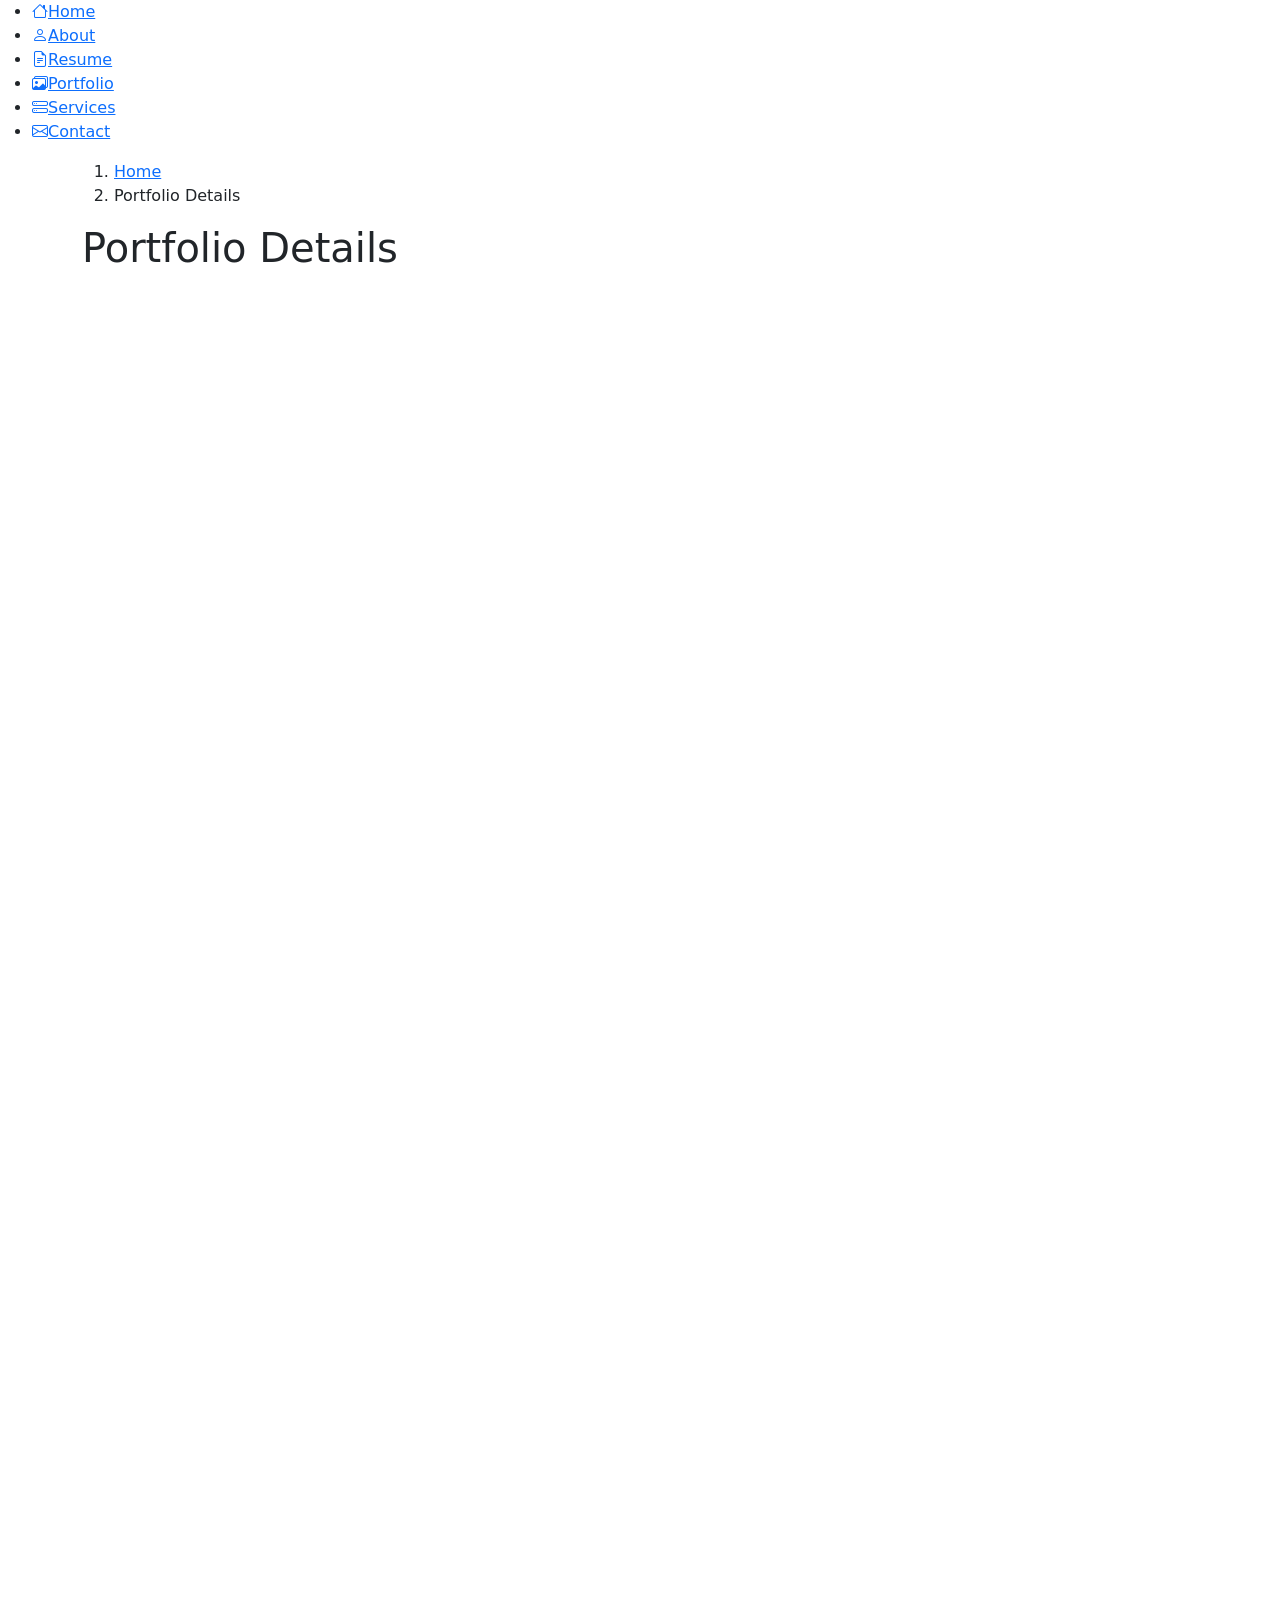
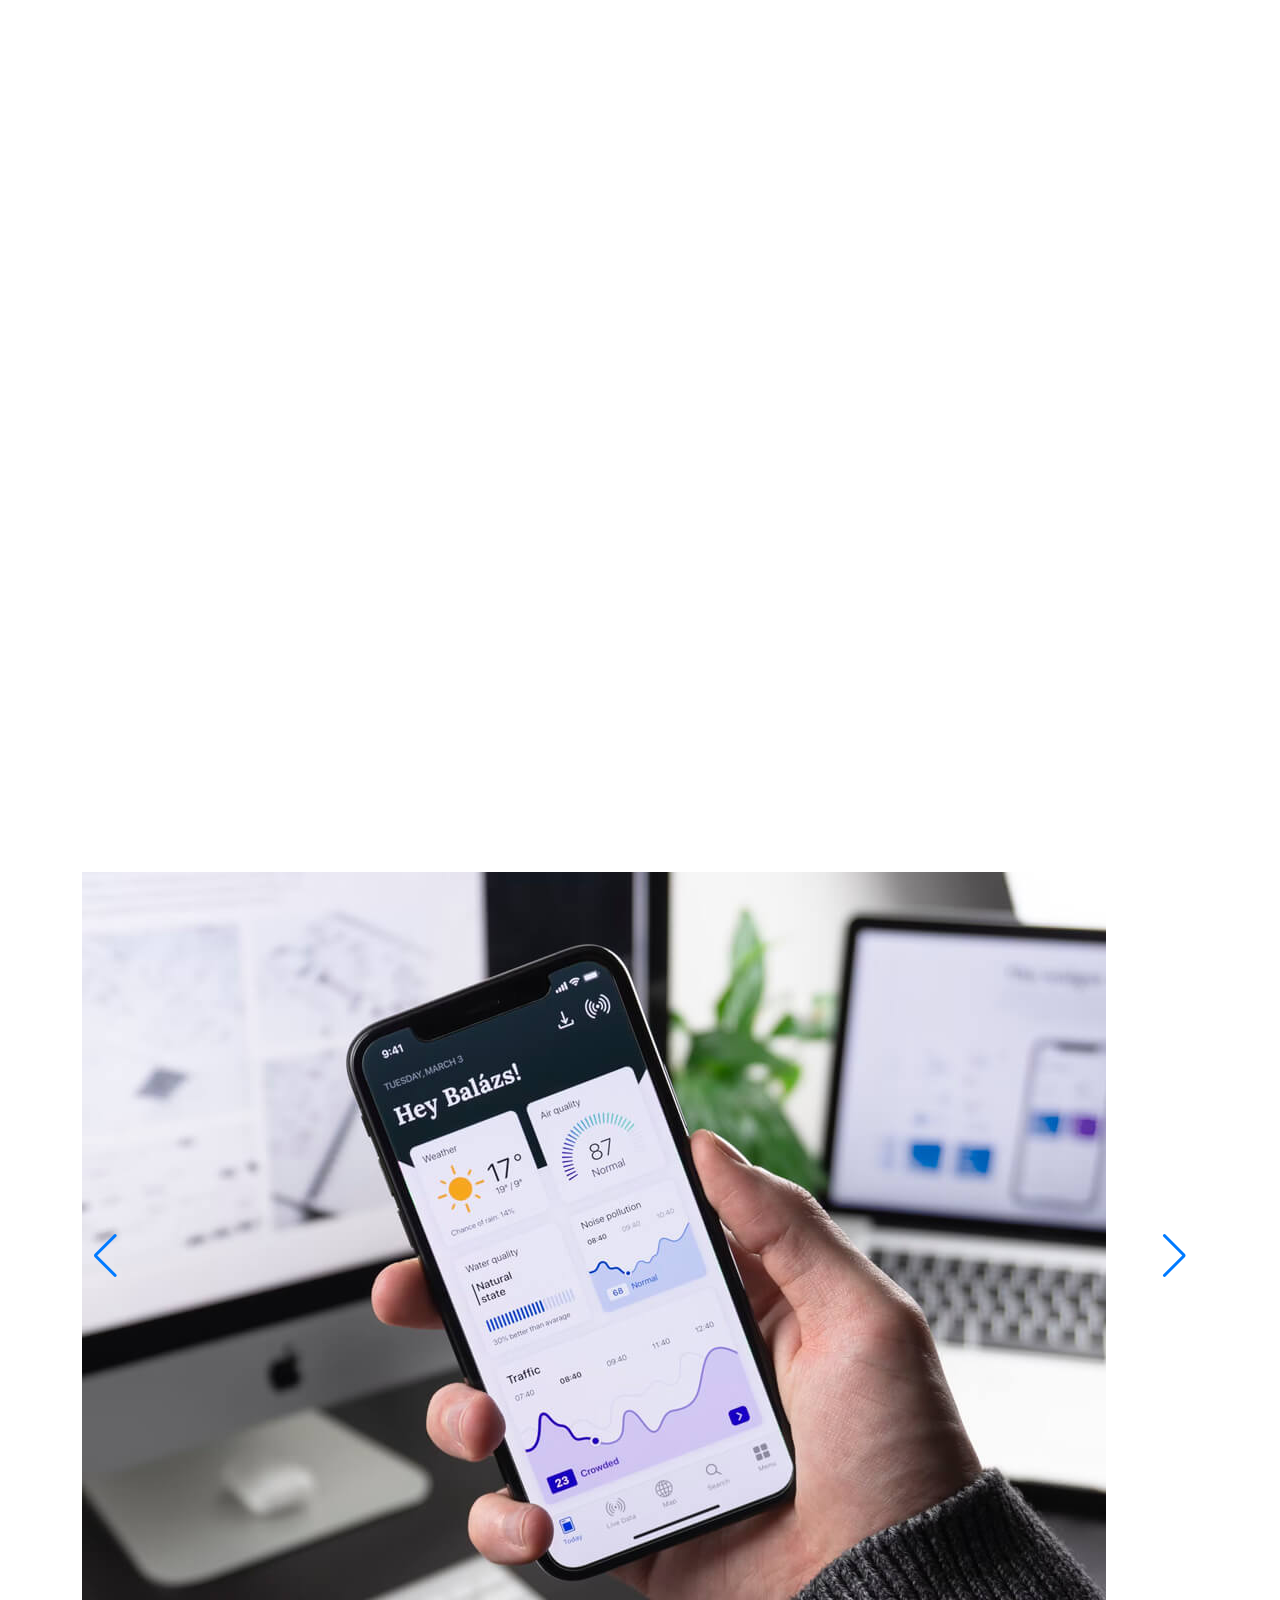
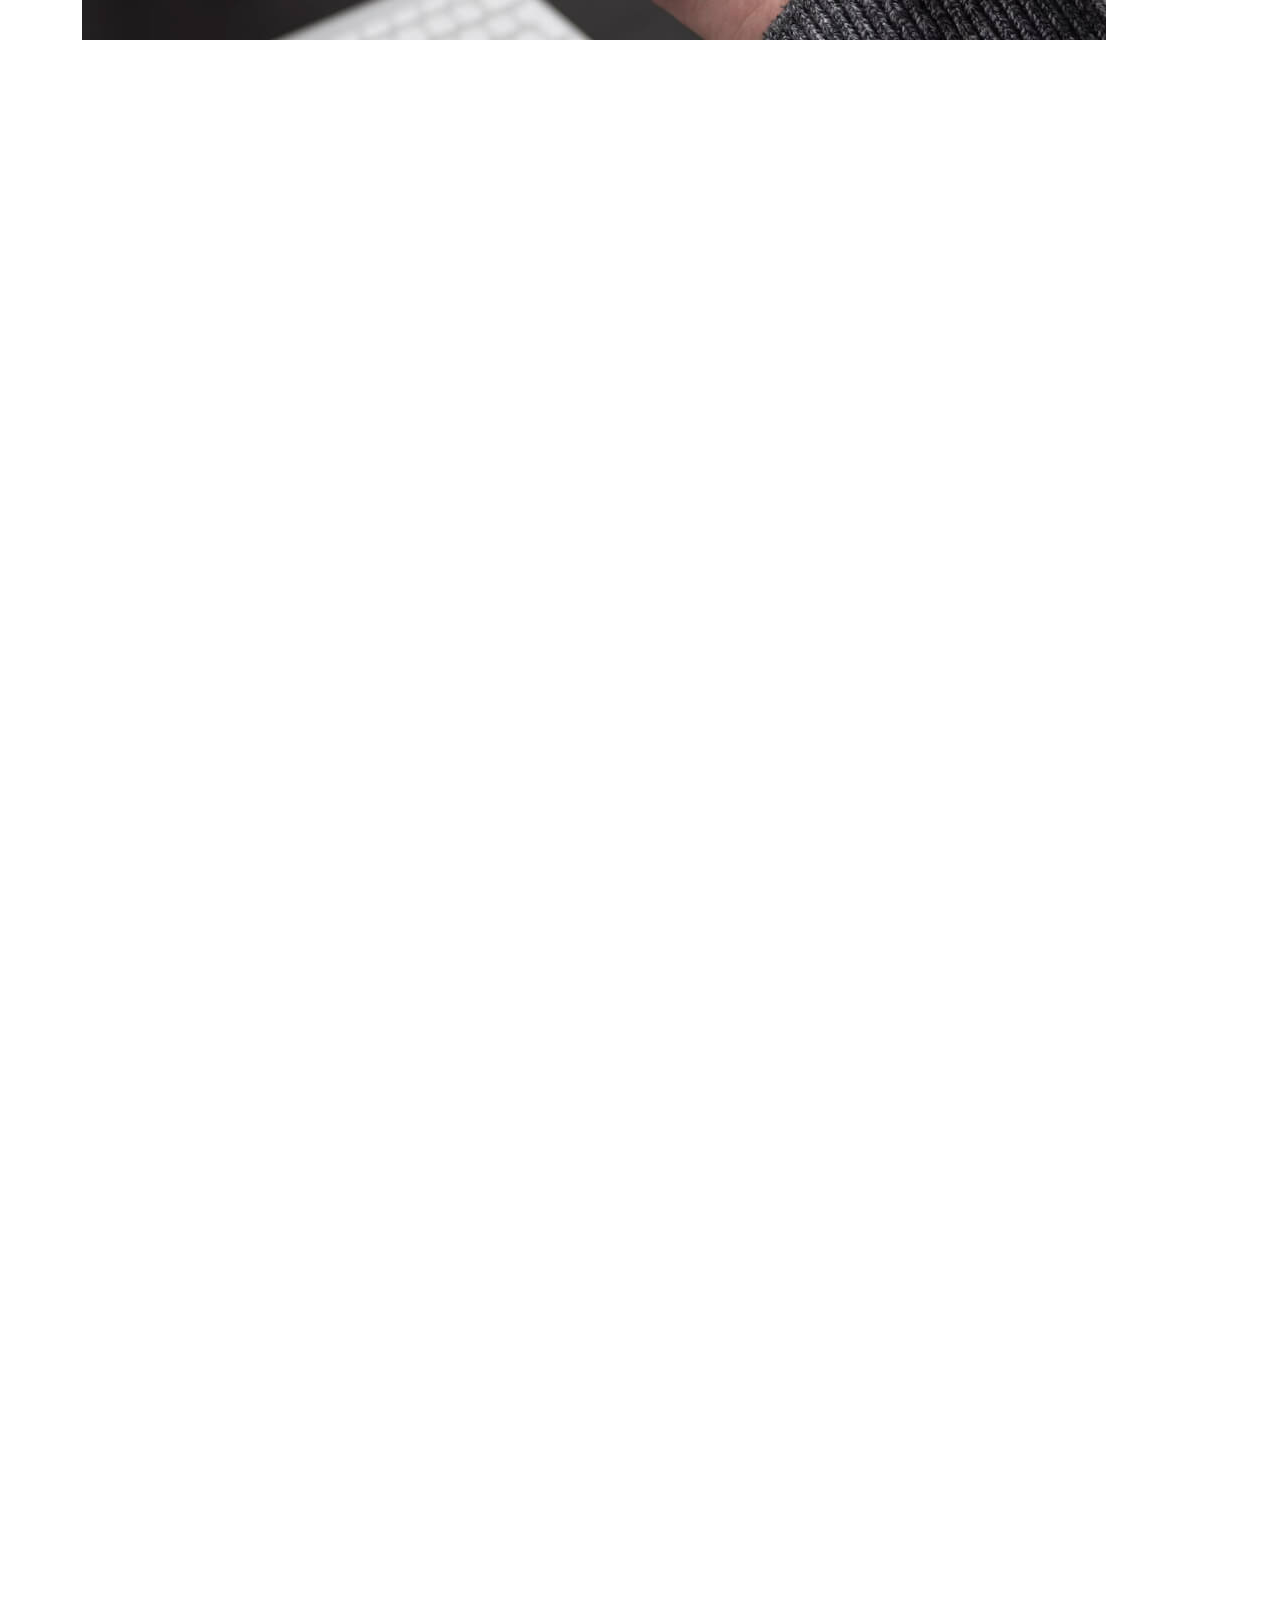
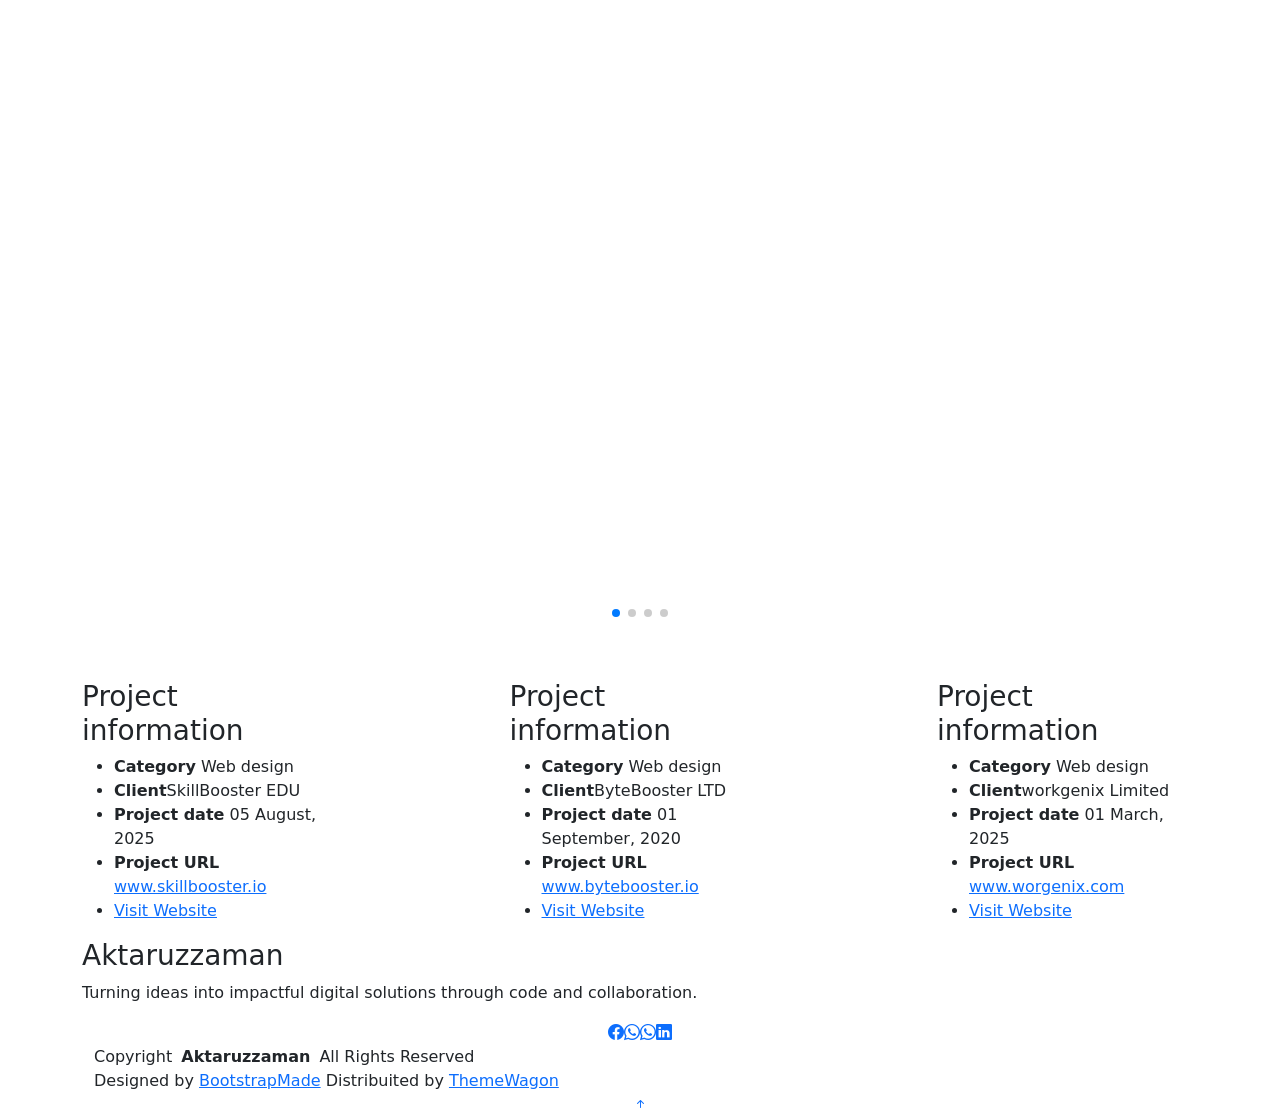
==== portfolio-details.html @ f03525d7 "aktaruzzaman Nishan commit" ====
<!DOCTYPE html>
<html lang="en">

<head>
  <meta charset="utf-8">
  <meta content="width=device-width, initial-scale=1.0" name="viewport">
  <title>Aktaruzzaman</title>
  <meta content="" name="description">
  <meta content="" name="keywords">

  <!-- Favicons -->
  <link href="assets/img/favicon.png" rel="icon">
  <link href="assets/img/apple-touch-icon.png" rel="apple-touch-icon">

  <!-- Fonts -->
  <link href="https://fonts.googleapis.com" rel="preconnect">
  <link href="https://fonts.gstatic.com" rel="preconnect" crossorigin>
  <link
    href="https://fonts.googleapis.com/css2?family=Roboto:ital,wght@0,100;0,300;0,400;0,500;0,700;0,900;1,100;1,300;1,400;1,500;1,700;1,900&family=Poppins:ital,wght@0,100;0,200;0,300;0,400;0,500;0,600;0,700;0,800;0,900;1,100;1,200;1,300;1,400;1,500;1,600;1,700;1,800;1,900&family=Raleway:ital,wght@0,100;0,200;0,300;0,400;0,500;0,600;0,700;0,800;0,900;1,100;1,200;1,300;1,400;1,500;1,600;1,700;1,800;1,900&display=swap"
    rel="stylesheet">

  <!-- Vendor CSS Files -->
  <link href="assets/vendor/bootstrap/css/bootstrap.min.css" rel="stylesheet">
  <link href="assets/vendor/bootstrap-icons/bootstrap-icons.css" rel="stylesheet">
  <link href="assets/vendor/aos/aos.css" rel="stylesheet">
  <link href="assets/vendor/glightbox/css/glightbox.min.css" rel="stylesheet">
  <link href="assets/vendor/swiper/swiper-bundle.min.css" rel="stylesheet">

  <!-- Main CSS File -->
  <link href="assets/css/main.css" rel="stylesheet">

  <!-- =======================================================
  * Template Name: MyResume
  * Template URL: https://bootstrapmade.com/free-html-bootstrap-template-my-resume/
  * Updated: Jun 29 2024 with Bootstrap v5.3.3
  * Author: BootstrapMade.com
  * License: https://bootstrapmade.com/license/
  ======================================================== -->
</head>

<body class="portfolio-details-page">

  <header id="header" class="header d-flex flex-column justify-content-center">

    <i class="header-toggle d-xl-none bi bi-list"></i>

    <nav id="navmenu" class="navmenu">
      <ul>
        <li><a href="#hero"><i class="bi bi-house navicon"></i><span>Home</span></a></li>
        <li><a href="#about"><i class="bi bi-person navicon"></i><span>About</span></a></li>
        <li><a href="#resume"><i class="bi bi-file-earmark-text navicon"></i><span>Resume</span></a></li>
        <li><a href="#portfolio"><i class="bi bi-images navicon"></i><span>Portfolio</span></a></li>
        <li><a href="#services"><i class="bi bi-hdd-stack navicon"></i><span>Services</span></a></li>
        <li><a href="#contact"><i class="bi bi-envelope navicon"></i><span>Contact</span></a></li>
      </ul>
    </nav>

  </header>

  <main class="main">

    <!-- Page Title -->
    <div class="page-title" data-aos="fade">
      <div class="container">
        <nav class="breadcrumbs">
          <ol>
            <li><a href="index.html">Home</a></li>
            <li class="current">Portfolio Details</li>
          </ol>
        </nav>
        <h1>Portfolio Details</h1>
      </div>
    </div><!-- End Page Title -->

    <!-- Portfolio Details Section -->
    <section id="portfolio-details" class="portfolio-details section">

      <div class="container" data-aos="fade-up">

        <div class="portfolio-details-slider swiper init-swiper">
          <script type="application/json" class="swiper-config">
            {
              "loop": true,
              "speed": 600,
              "autoplay": {
                "delay": 5000
              },
              "slidesPerView": "auto",
              "navigation": {
                "nextEl": ".swiper-button-next",
                "prevEl": ".swiper-button-prev"
              },
              "pagination": {
                "el": ".swiper-pagination",
                "type": "bullets",
                "clickable": true
              }
            }
          </script>
          <div class="swiper-wrapper align-items-center">

            <div class="swiper-slide">
              <img src="assets/img/portfolio/app-1.jpg" alt="">
            </div>

            <div class="swiper-slide">
              <img src="assets/img/portfolio/aditya-chinchure--39OrtuhSTc-unsplash.jpg" alt="">
            </div>

            <div class="swiper-slide">
              <img src="assets/img/portfolio/annie-spratt-LkatwszbYjA-unsplash.jpg" alt="">
            </div>

            <div class="swiper-slide">
              <img src="assets/img/portfolio/howard-bouchevereau--WPdgomuLT4-unsplash.jpg" alt="">
            </div>

          </div>
          <div class="swiper-button-prev"></div>
          <div class="swiper-button-next"></div>
          <div class="swiper-pagination"></div>
        </div>

        <div class="row justify-content-between gy-4 mt-4">

          <!-- <div class="col-lg-8" data-aos="fade-up">
            <div class="portfolio-description">
              <h2>This is an example of portfolio details</h2>
              <p>
                Autem ipsum nam porro corporis rerum. Quis eos dolorem eos itaque inventore commodi labore quia quia. Exercitationem repudiandae officiis neque suscipit non officia eaque itaque enim. Voluptatem officia accusantium nesciunt est omnis tempora consectetur dignissimos. Sequi nulla at esse enim cum deserunt eius.
              </p>
              <p>
                Amet consequatur qui dolore veniam voluptatem voluptatem sit. Non aspernatur atque natus ut cum nam et. Praesentium error dolores rerum minus sequi quia veritatis eum. Eos et doloribus doloremque nesciunt molestiae laboriosam.
              </p>

              <div class="testimonial-item">
                <p>
                  <i class="bi bi-quote quote-icon-left"></i>
                  <span>Export tempor illum tamen malis malis eram quae irure esse labore quem cillum quid cillum eram malis quorum velit fore eram velit sunt aliqua noster fugiat irure amet legam anim culpa.</span>
                  <i class="bi bi-quote quote-icon-right"></i>
                </p>
                <div>
                  <img src="assets/img/testimonials/testimonials-2.jpg" class="testimonial-img" alt="">
                  <h3>Sara Wilsson</h3>
                  <h4>Designer</h4>
                </div>
              </div>

              <p>
                Impedit ipsum quae et aliquid doloribus et voluptatem quasi. Perspiciatis occaecati earum et magnam animi. Quibusdam non qui ea vitae suscipit vitae sunt. Repudiandae incidunt cumque minus deserunt assumenda tempore. Delectus voluptas necessitatibus est.
              </p>

              <p>
                Sunt voluptatum sapiente facilis quo odio aut ipsum repellat debitis. Molestiae et autem libero. Explicabo et quod necessitatibus similique quis dolor eum. Numquam eaque praesentium rem et qui nesciunt.
              </p>

            </div>
          </div> -->
          <div class="col-lg-3" data-aos="fade-up" data-aos-delay="100">
            <div class="portfolio-info">
              <h3>Project information</h3>
              <ul>
                <li><strong>Category</strong> Web design</li>
                <li><strong>Client</strong>SkillBooster EDU</li>
                <li><strong>Project date</strong> 05 August, 2025</li>
                <li><strong>Project URL</strong> <a href="skillbooster/index.html">www.skillbooster.io</a></li>
                <li><a href="skillbooster/index.html" class="btn-visit align-self-start">Visit Website</a></li>
              </ul>
            </div>
          </div>
          <div class="col-lg-3" data-aos="fade-up" data-aos-delay="100">
            <div class="portfolio-info">
              <h3>Project information</h3>
              <ul>
                <li><strong>Category</strong> Web design</li>
                <li><strong>Client</strong>ByteBooster LTD</li>
                <li><strong>Project date</strong> 01 September, 2020</li>
                <li><strong>Project URL</strong> <a href="bytebooster/index.html">www.bytebooster.io</a></li>
                <li><a href="bytebooster/index.html" class="btn-visit align-self-start">Visit Website</a></li>
              </ul>
            </div>
          </div>
          <div class="col-lg-3" data-aos="fade-up" data-aos-delay="100">
            <div class="portfolio-info">
              <h3>Project information</h3>
              <ul>
                <li><strong>Category</strong> Web design</li>
                <li><strong>Client</strong>workgenix Limited</li>
                <li><strong>Project date</strong> 01 March, 2025</li>
                <li><strong>Project URL</strong> <a href="bytebooster/index.html">www.worgenix.com</a></li>
                <li><a href="workgenix-UK/index.html" class="btn-visit align-self-start">Visit Website</a></li>
              </ul>
            </div>
          </div>

        </div>

      </div>

    </section><!-- /Portfolio Details Section -->

  </main>

  <footer id="footer" class="footer position-relative light-background">
    <div class="container">
      <h3 class="sitename">Aktaruzzaman</h3>
      <p>Turning ideas into impactful digital solutions through code and collaboration.</p>
      <div class="social-links d-flex justify-content-center">
        <a href="https://www.facebook.com/share/167b64DJPm/"><i class="bi bi-facebook"></i></a>
        <a href="01644260678" target="_blank"><i class="bi bi-whatsapp"></i></a>
        <a href="https://wa.me/qr/EIDJJUAHGSMJF1" target="_blank"><i class="bi bi-whatsapp"></i></a>
        <a
          href="https://www.linkedin.com/in/aktaruzzaman-cse?utm_source=share&utm_campaign=share_via&utm_content=profile&utm_medium=android_app"><i
            class="bi bi-linkedin"></i></a>
      </div>
      <div class="container">
        <div class="copyright">
          <span>Copyright</span> <strong class="px-1 sitename">Aktaruzzaman</strong> <span>All Rights Reserved</span>
        </div>
        <div class="credits">
          <!-- All the links in the footer should remain intact. -->
          <!-- You can delete the links only if you've purchased the pro version. -->
          <!-- Licensing information: https://bootstrapmade.com/license/ -->
          <!-- Purchase the pro version with working PHP/AJAX contact form: [buy-url] -->
          Designed by <a href="https://bootstrapmade.com/">BootstrapMade</a> Distribuited by <a
            href="https://themewagon.com">ThemeWagon</a>
        </div>
      </div>
    </div>
  </footer>

  <!-- Scroll Top -->
  <a href="#" id="scroll-top" class="scroll-top d-flex align-items-center justify-content-center"><i
      class="bi bi-arrow-up-short"></i></a>

  <!-- Preloader -->
  <div id="preloader"></div>

  <!-- Vendor JS Files -->
  <script src="assets/vendor/bootstrap/js/bootstrap.bundle.min.js"></script>
  <script src="assets/vendor/php-email-form/validate.js"></script>
  <script src="assets/vendor/aos/aos.js"></script>
  <script src="assets/vendor/typed.js/typed.umd.js"></script>
  <script src="assets/vendor/purecounter/purecounter_vanilla.js"></script>
  <script src="assets/vendor/waypoints/noframework.waypoints.js"></script>
  <script src="assets/vendor/glightbox/js/glightbox.min.js"></script>
  <script src="assets/vendor/imagesloaded/imagesloaded.pkgd.min.js"></script>
  <script src="assets/vendor/isotope-layout/isotope.pkgd.min.js"></script>
  <script src="assets/vendor/swiper/swiper-bundle.min.js"></script>

  <!-- Main JS File -->
  <script src="assets/js/main.js"></script>

</body>

</html>
---- assets/css/main.css ----
/**
* Template Name: MyResume
* Template URL: https://bootstrapmade.com/free-html-bootstrap-template-my-resume/
* Updated: Jun 29 2024 with Bootstrap v5.3.3
* Author: BootstrapMade.com
* License: https://bootstrapmade.com/license/
*/

/*--------------------------------------------------------------
# Font & Color Variables
# Help: https://bootstrapmade.com/color-system/
--------------------------------------------------------------*/
/* Fonts */
:root {
  --default-font: "Roboto",  system-ui, -apple-system, "Segoe UI", Roboto, "Helvetica Neue", Arial, "Noto Sans", "Liberation Sans", sans-serif, "Apple Color Emoji", "Segoe UI Emoji", "Segoe UI Symbol", "Noto Color Emoji";
  --heading-font: "Raleway",  sans-serif;
  --nav-font: "Poppins",  sans-serif;
}

/* Global Colors - The following color variables are used throughout the website. Updating them here will change the color scheme of the entire website */
:root { 
  --background-color: #ffffff; /* Background color for the entire website, including individual sections */
  --default-color: #272829; /* Default color used for the majority of the text content across the entire website */
  --heading-color: #45505b; /* Color for headings, subheadings and title throughout the website */
  --accent-color: #0563bb; /* Accent color that represents your brand on the website. It's used for buttons, links, and other elements that need to stand out */
  --surface-color: #ffffff; /* The surface color is used as a background of boxed elements within sections, such as cards, icon boxes, or other elements that require a visual separation from the global background. */
  --contrast-color: #ffffff; /* Contrast color for text, ensuring readability against backgrounds of accent, heading, or default colors. */
}

/* Nav Menu Colors - The following color variables are used specifically for the navigation menu. They are separate from the global colors to allow for more customization options */
:root {
  --nav-color: #45505b;  /* The default color of the main navmenu links */
  --nav-hover-color: #0563bb; /* Applied to main navmenu links when they are hovered over or active */
  --nav-mobile-background-color: #ffffff; /* Used as the background color for mobile navigation menu */
  --nav-dropdown-background-color: #ffffff; /* Used as the background color for dropdown items that appear when hovering over primary navigation items */
  --nav-dropdown-color: #212529; /* Used for navigation links of the dropdown items in the navigation menu. */
  --nav-dropdown-hover-color: #0563bb; /* Similar to --nav-hover-color, this color is applied to dropdown navigation links when they are hovered over. */
}

/* Color Presets - These classes override global colors when applied to any section or element, providing reuse of the sam color scheme. */

.light-background {
  --background-color: #f9f9f9;
  --surface-color: #ffffff;
}

.dark-background {
  --background-color: #060606;
  --default-color: #ffffff;
  --heading-color: #ffffff;
  --surface-color: #252525;
  --contrast-color: #ffffff;
}

/* Smooth scroll */
:root {
  scroll-behavior: smooth;
}

/*--------------------------------------------------------------
# General Styling & Shared Classes
--------------------------------------------------------------*/
body {
  color: var(--default-color);
  background-color: var(--background-color);
  font-family: var(--default-font);
}

a {
  color: var(--accent-color);
  text-decoration: none;
  transition: 0.3s;
}

a:hover {
  color: color-mix(in srgb, var(--accent-color), transparent 25%);
  text-decoration: none;
}

h1,
h2,
h3,
h4,
h5,
h6 {
  color: var(--heading-color);
  font-family: var(--heading-font);
}

/* PHP Email Form Messages
------------------------------*/
.php-email-form .error-message {
  display: none;
  background: #df1529;
  color: #ffffff;
  text-align: left;
  padding: 15px;
  margin-bottom: 24px;
  font-weight: 600;
}

.php-email-form .sent-message {
  display: none;
  color: #ffffff;
  background: #059652;
  text-align: center;
  padding: 15px;
  margin-bottom: 24px;
  font-weight: 600;
}

.php-email-form .loading {
  display: none;
  background: var(--surface-color);
  text-align: center;
  padding: 15px;
  margin-bottom: 24px;
}

.php-email-form .loading:before {
  content: "";
  display: inline-block;
  border-radius: 50%;
  width: 24px;
  height: 24px;
  margin: 0 10px -6px 0;
  border: 3px solid var(--accent-color);
  border-top-color: var(--surface-color);
  animation: php-email-form-loading 1s linear infinite;
}

@keyframes php-email-form-loading {
  0% {
    transform: rotate(0deg);
  }

  100% {
    transform: rotate(360deg);
  }
}

/*--------------------------------------------------------------
# Global Header
--------------------------------------------------------------*/
.header {
  color: var(--default-color);
  position: fixed;
  top: 0;
  left: 0;
  bottom: 0;
  padding: 0 15px;
  transition: all ease-in-out 0.3s;
  overflow-y: auto;
  z-index: 997;
  min-width: 200px;
}

@media (max-width: 1199px) {
  .header {
    background-color: var(--background-color);
    border-right: 1px solid color-mix(in srgb, var(--default-color), transparent 90%);
    width: 300px;
    left: -100%;
  }
}

@media (min-width: 1200px) and (max-width: 1600px) {
  .header~main {
    margin-left: 160px;
  }

  .header~main .hero {
    margin-left: -160px;
    width: 100vw;
  }
}

.header.header-show {
  left: 0;
}

.header .header-toggle {
  color: var(--contrast-color);
  background-color: var(--accent-color);
  font-size: 22px;
  display: flex;
  align-items: center;
  justify-content: center;
  width: 40px;
  height: 40px;
  border-radius: 50%;
  cursor: pointer;
  position: fixed;
  top: 15px;
  right: 15px;
  z-index: 9999;
  transition: background-color 0.3s;
}

.header .header-toggle:hover {
  color: var(--contrast-color);
  background-color: color-mix(in srgb, var(--accent-color) 90%, white 15%);
}

/*--------------------------------------------------------------
# Navigation Menu
--------------------------------------------------------------*/
.navmenu {
  padding: 0;
  z-index: 9997;
}

.navmenu ul {
  list-style: none;
  padding: 0 0 20px 0;
  margin: 0;
  width: 140px;
}

.navmenu a,
.navmenu a:focus {
  color: var(--nav-color);
  font-family: var(--nav-font);
  display: flex;
  align-items: center;
  padding: 10px 18px;
  margin-bottom: 8px;
  font-size: 15px;
  border-radius: 50px;
  background: color-mix(in srgb, var(--default-color), transparent 92%);
  height: 56px;
  width: 100%;
  overflow: hidden;
  transition: 0.3s;
}

.navmenu a i,
.navmenu a:focus i {
  font-size: 20px;
}

.navmenu a span,
.navmenu a:focus span {
  padding: 0 5px 0 7px;
}

@media (min-width: 992px) {

  .navmenu a,
  .navmenu a:focus {
    max-width: 56px;
  }

  .navmenu a span,
  .navmenu a:focus span {
    display: none;
  }
}

.navmenu a:hover,
.navmenu .active,
.navmenu .active:focus,
.navmenu li:hover>a {
  color: var(--contrast-color);
  background: var(--nav-hover-color);
}

.navmenu a:hover,
.navmenu li:hover>a {
  max-width: 100%;
  color: var(--contrast-color);
}

.navmenu a:hover span,
.navmenu li:hover>a span {
  display: block;
}

/*--------------------------------------------------------------
# Global Footer
--------------------------------------------------------------*/
.footer {
  color: var(--default-color);
  background-color: var(--background-color);
  font-size: 14px;
  text-align: center;
  padding: 30px 0;
  position: relative;
}

.footer h3 {
  font-size: 36px;
  font-weight: 700;
  position: relative;
  padding: 0;
  margin: 0 0 15px 0;
}

.footer p {
  font-size: 15;
  font-style: italic;
  padding: 0;
  margin: 0 0 30px 0;
}

.footer .social-links {
  margin: 0 0 30px 0;
}

.footer .social-links a {
  font-size: 16px;
  display: flex;
  align-items: center;
  justify-content: center;
  background: var(--accent-color);
  color: var(--contrast-color);
  line-height: 1;
  margin: 0 4px;
  border-radius: 50%;
  text-align: center;
  width: 36px;
  height: 36px;
  transition: 0.3s;
}

.footer .social-links a:hover {
  background: color-mix(in srgb, var(--accent-color), transparent 20%);
  text-decoration: none;
}

.footer .copyright {
  padding-top: 25px;
  border-top: 1px solid color-mix(in srgb, var(--default-color), transparent 90%);
}

.footer .credits {
  font-size: 13px;
  padding-top: 5px;
}

/*--------------------------------------------------------------
# Preloader
--------------------------------------------------------------*/
#preloader {
  position: fixed;
  inset: 0;
  z-index: 999999;
  overflow: hidden;
  background: var(--background-color);
  transition: all 0.6s ease-out;
}

#preloader:before {
  content: "";
  position: fixed;
  top: calc(50% - 30px);
  left: calc(50% - 30px);
  border: 6px solid #ffffff;
  border-color: var(--accent-color) transparent var(--accent-color) transparent;
  border-radius: 50%;
  width: 60px;
  height: 60px;
  animation: animate-preloader 1.5s linear infinite;
}

@keyframes animate-preloader {
  0% {
    transform: rotate(0deg);
  }

  100% {
    transform: rotate(360deg);
  }
}

/*--------------------------------------------------------------
# Scroll Top Button
--------------------------------------------------------------*/
.scroll-top {
  position: fixed;
  visibility: hidden;
  opacity: 0;
  right: 15px;
  bottom: -15px;
  z-index: 99999;
  background-color: var(--accent-color);
  width: 44px;
  height: 44px;
  border-radius: 50px;
  transition: all 0.4s;
}

.scroll-top i {
  font-size: 24px;
  color: var(--contrast-color);
  line-height: 0;
}

.scroll-top:hover {
  background-color: color-mix(in srgb, var(--accent-color), transparent 20%);
  color: var(--contrast-color);
}

.scroll-top.active {
  visibility: visible;
  opacity: 1;
  bottom: 15px;
}

/*--------------------------------------------------------------
# Disable aos animation delay on mobile devices
--------------------------------------------------------------*/
@media screen and (max-width: 768px) {
  [data-aos-delay] {
    transition-delay: 0 !important;
  }
}

/*--------------------------------------------------------------
# Global Page Titles & Breadcrumbs
--------------------------------------------------------------*/
.page-title {
  --background-color: color-mix(in srgb, var(--default-color), transparent 96%);
  color: var(--default-color);
  background-color: var(--background-color);
  padding: 20px 0;
  position: relative;
}

.page-title h1 {
  font-size: 28px;
  font-weight: 700;
  margin: 0;
}

.page-title .breadcrumbs ol {
  display: flex;
  flex-wrap: wrap;
  list-style: none;
  padding: 0 0 10px 0;
  margin: 0;
  font-size: 14px;
  font-weight: 400;
}

.page-title .breadcrumbs ol li+li {
  padding-left: 10px;
}

.page-title .breadcrumbs ol li+li::before {
  content: "/";
  display: inline-block;
  padding-right: 10px;
  color: color-mix(in srgb, var(--default-color), transparent 70%);
}

/*--------------------------------------------------------------
# Global Sections
--------------------------------------------------------------*/
section,
.section {
  color: var(--default-color);
  background-color: var(--background-color);
  padding: 60px 0;
  overflow: clip;
}

/*--------------------------------------------------------------
# Global Section Titles
--------------------------------------------------------------*/
.section-title {
  text-align: center;
  padding-bottom: 60px;
  position: relative;
}

.section-title h2 {
  font-size: 32px;
  font-weight: 700;
  margin-bottom: 20px;
  padding-bottom: 20px;
  position: relative;
}

.section-title h2:before {
  content: "";
  position: absolute;
  display: block;
  width: 160px;
  height: 1px;
  background: color-mix(in srgb, var(--default-color), transparent 60%);
  left: 0;
  right: 0;
  bottom: 1px;
  margin: auto;
}

.section-title h2::after {
  content: "";
  position: absolute;
  display: block;
  width: 60px;
  height: 3px;
  background: var(--accent-color);
  left: 0;
  right: 0;
  bottom: 0;
  margin: auto;
}

.section-title p {
  margin-bottom: 0;
}

/*--------------------------------------------------------------
# Hero Section
--------------------------------------------------------------*/
.hero {
  width: 100%;
  min-height: 100vh;
  position: relative;
  padding: 80px 0;
  display: flex;
  align-items: center;
  justify-content: center;
}

.hero img {
  position: absolute;
  inset: 0;
  display: block;
  width: 100%;
  height: 100%;
  object-fit: cover;
  z-index: 1;
}

.hero:before {
  content: "";
  background: color-mix(in srgb, var(--background-color), transparent 30%);
  position: absolute;
  inset: 0;
  z-index: 2;
}

.hero .container {
  position: relative;
  z-index: 3;
}

.hero h2 {
  margin: 0;
  font-size: 64px;
  font-weight: 700;
}

.hero p {
  margin: 5px 0 0 0;
  font-size: 26px;
}

.hero p span {
  letter-spacing: 1px;
  border-bottom: 2px solid var(--accent-color);
}

.hero .social-links {
  margin-top: 25px;
}

.hero .social-links a {
  font-size: 20px;
  display: inline-block;
  color: color-mix(in srgb, var(--default-color), transparent 30%);
  line-height: 1;
  margin-right: 20px;
  transition: 0.3s;
}

.hero .social-links a:hover {
  color: var(--accent-color);
}

@media (max-width: 768px) {
  .hero h2 {
    font-size: 32px;
  }

  .hero p {
    font-size: 20px;
  }
}

/*--------------------------------------------------------------
# About Section
--------------------------------------------------------------*/
.about .content h2 {
  font-weight: 700;
  font-size: 24px;
}

.about .content ul {
  list-style: none;
  padding: 0;
}

.about .content ul li {
  margin-bottom: 20px;
  display: flex;
  align-items: center;
}

.about .content ul strong {
  margin-right: 10px;
}

.about .content ul i {
  font-size: 16px;
  margin-right: 5px;
  color: var(--accent-color);
  line-height: 0;
}

/*--------------------------------------------------------------
# Stats Section
--------------------------------------------------------------*/
.stats i {
  background-color: var(--accent-color);
  color: var(--contrast-color);
  width: 54px;
  height: 54px;
  font-size: 24px;
  border-radius: 50px;
  display: inline-flex;
  align-items: center;
  justify-content: center;
  position: relative;
  z-index: 1;
}

.stats .stats-item {
  margin-top: 10px;
  width: 100%;
  position: relative;
  text-align: center;
  z-index: 0;
}

.stats .stats-item span {
  font-size: 36px;
  display: block;
  font-weight: 700;
  color: color-mix(in srgb, var(--default-color), transparent 20%);
}

.stats .stats-item p {
  padding: 0;
  margin: 0;
  color: color-mix(in srgb, var(--default-color), transparent 50%);
  font-size: 16px;
}

/*--------------------------------------------------------------
# Skills Section
--------------------------------------------------------------*/
.skills .progress {
  height: 60px;
  display: block;
  background: none;
  border-radius: 0;
}

.skills .progress .skill {
  color: var(--heading-color);
  padding: 0;
  margin: 0 0 6px 0;
  text-transform: uppercase;
  display: block;
  font-weight: 600;
  font-family: var(--heading-font);
}

.skills .progress .skill .val {
  float: right;
  font-style: normal;
}

.skills .progress-bar-wrap {
  background: color-mix(in srgb, var(--default-color), transparent 90%);
  height: 10px;
}

.skills .progress-bar {
  width: 1px;
  height: 10px;
  transition: 0.9s;
  background-color: var(--accent-color);
}

/*--------------------------------------------------------------
# Resume Section
--------------------------------------------------------------*/
.resume .resume-title {
  color: var(--heading-color);
  font-size: 26px;
  font-weight: 700;
  margin-top: 20px;
  margin-bottom: 20px;
}

.resume .resume-item {
  padding: 0 0 20px 20px;
  margin-top: -2px;
  border-left: 2px solid var(--accent-color);
  position: relative;
}

.resume .resume-item h4 {
  line-height: 18px;
  font-size: 18px;
  font-weight: 600;
  text-transform: uppercase;
  color: color-mix(in srgb, var(--default-color), transparent 20%);
  margin-bottom: 10px;
}

.resume .resume-item h5 {
  font-size: 16px;
  padding: 5px 15px;
  display: inline-block;
  font-weight: 600;
  margin-bottom: 10px;
}

.resume .resume-item ul {
  padding-left: 20px;
}

.resume .resume-item ul li {
  padding-bottom: 10px;
}

.resume .resume-item:last-child {
  padding-bottom: 0;
}

.resume .resume-item::before {
  content: "";
  position: absolute;
  width: 16px;
  height: 16px;
  border-radius: 50px;
  left: -9px;
  top: 0;
  background: var(--background-color);
  border: 2px solid var(--accent-color);
}

/*--------------------------------------------------------------
# Portfolio Section
--------------------------------------------------------------*/
.portfolio .portfolio-filters {
  padding: 0;
  margin: 0 auto 20px auto;
  list-style: none;
  text-align: center;
}

.portfolio .portfolio-filters li {
  cursor: pointer;
  display: inline-block;
  padding: 8px 20px 10px 20px;
  margin: 0;
  font-size: 15px;
  font-weight: 500;
  line-height: 1;
  margin-bottom: 5px;
  border-radius: 50px;
  transition: all 0.3s ease-in-out;
  font-family: var(--heading-font);
}

.portfolio .portfolio-filters li:hover,
.portfolio .portfolio-filters li.filter-active {
  color: var(--contrast-color);
  background-color: var(--accent-color);
}

.portfolio .portfolio-filters li:first-child {
  margin-left: 0;
}

.portfolio .portfolio-filters li:last-child {
  margin-right: 0;
}

@media (max-width: 575px) {
  .portfolio .portfolio-filters li {
    font-size: 14px;
    margin: 0 0 10px 0;
  }
}

.portfolio .portfolio-item {
  position: relative;
  overflow: hidden;
}

.portfolio .portfolio-item .portfolio-info {
  opacity: 0;
  position: absolute;
  left: 12px;
  right: 12px;
  bottom: -100%;
  z-index: 3;
  transition: all ease-in-out 0.5s;
  background: color-mix(in srgb, var(--background-color), transparent 10%);
  padding: 15px;
}

.portfolio .portfolio-item .portfolio-info h4 {
  font-size: 18px;
  font-weight: 600;
  padding-right: 50px;
}

.portfolio .portfolio-item .portfolio-info p {
  color: color-mix(in srgb, var(--default-color), transparent 30%);
  font-size: 14px;
  margin-bottom: 0;
  padding-right: 50px;
}

.portfolio .portfolio-item .portfolio-info .preview-link,
.portfolio .portfolio-item .portfolio-info .details-link {
  position: absolute;
  right: 50px;
  font-size: 24px;
  top: calc(50% - 14px);
  color: color-mix(in srgb, var(--default-color), transparent 30%);
  transition: 0.3s;
  line-height: 0;
}

.portfolio .portfolio-item .portfolio-info .preview-link:hover,
.portfolio .portfolio-item .portfolio-info .details-link:hover {
  color: var(--accent-color);
}

.portfolio .portfolio-item .portfolio-info .details-link {
  right: 14px;
  font-size: 28px;
}

.portfolio .portfolio-item:hover .portfolio-info {
  opacity: 1;
  bottom: 0;
}

/*--------------------------------------------------------------
# Services Section
--------------------------------------------------------------*/
.services .service-item {
  background-color: var(--surface-color);
  box-shadow: 0px 5px 90px 0px rgba(0, 0, 0, 0.1);
  height: 100%;
  padding: 60px 30px;
  text-align: center;
  transition: 0.3s;
  border-radius: 5px;
}

.services .service-item .icon {
  margin: 0 auto;
  width: 100px;
  height: 100px;
  display: flex;
  align-items: center;
  justify-content: center;
  transition: ease-in-out 0.3s;
  position: relative;
}

.services .service-item .icon i {
  font-size: 36px;
  transition: 0.5s;
  position: relative;
}

.services .service-item .icon svg {
  position: absolute;
  top: 0;
  left: 0;
}

.services .service-item .icon svg path {
  transition: 0.5s;
  fill: color-mix(in srgb, var(--default-color), transparent 95%);
}

.services .service-item h3 {
  font-weight: 700;
  margin: 10px 0 15px 0;
  font-size: 22px;
}

.services .service-item p {
  line-height: 24px;
  font-size: 14px;
  margin-bottom: 0;
}

.services .service-item:hover {
  box-shadow: 0px 5px 35px 0px rgba(0, 0, 0, 0.1);
}

.services .service-item.item-cyan i {
  color: #0dcaf0;
}

.services .service-item.item-cyan:hover .icon i {
  color: #fff;
}

.services .service-item.item-cyan:hover .icon path {
  fill: #0dcaf0;
}

.services .service-item.item-orange i {
  color: #fd7e14;
}

.services .service-item.item-orange:hover .icon i {
  color: #fff;
}

.services .service-item.item-orange:hover .icon path {
  fill: #fd7e14;
}

.services .service-item.item-teal i {
  color: #20c997;
}

.services .service-item.item-teal:hover .icon i {
  color: #fff;
}

.services .service-item.item-teal:hover .icon path {
  fill: #20c997;
}

.services .service-item.item-red i {
  color: #df1529;
}

.services .service-item.item-red:hover .icon i {
  color: #fff;
}

.services .service-item.item-red:hover .icon path {
  fill: #df1529;
}

.services .service-item.item-indigo i {
  color: #6610f2;
}

.services .service-item.item-indigo:hover .icon i {
  color: #fff;
}

.services .service-item.item-indigo:hover .icon path {
  fill: #6610f2;
}

.services .service-item.item-pink i {
  color: #f3268c;
}

.services .service-item.item-pink:hover .icon i {
  color: #fff;
}

.services .service-item.item-pink:hover .icon path {
  fill: #f3268c;
}

/*--------------------------------------------------------------
# Testimonials Section
--------------------------------------------------------------*/
.testimonials .testimonials-carousel,
.testimonials .testimonials-slider {
  overflow: hidden;
}

.testimonials .testimonial-item .testimonial-content {
  border-left: 3px solid var(--accent-color);
  padding-left: 30px;
}

.testimonials .testimonial-item .testimonial-img {
  border-radius: 50%;
  border: 4px solid var(--background-color);
  margin: 0 auto;
}

.testimonials .testimonial-item h3 {
  font-size: 20px;
  font-weight: bold;
  margin: 10px 0 5px 0;
}

.testimonials .testimonial-item h4 {
  font-size: 14px;
  color: color-mix(in srgb, var(--default-color), transparent 40%);
  margin: 0 0 10px 0;
}

.testimonials .testimonial-item .stars i {
  color: #ffc107;
  margin: 0 1px;
}

.testimonials .testimonial-item .quote-icon-left,
.testimonials .testimonial-item .quote-icon-right {
  color: color-mix(in srgb, var(--accent-color), transparent 50%);
  font-size: 26px;
  line-height: 0;
}

.testimonials .testimonial-item .quote-icon-left {
  display: inline-block;
  left: -5px;
  position: relative;
}

.testimonials .testimonial-item .quote-icon-right {
  display: inline-block;
  right: -5px;
  position: relative;
  top: 10px;
  transform: scale(-1, -1);
}

.testimonials .testimonial-item p {
  font-style: italic;
}

.testimonials .swiper-wrapper {
  height: auto;
}

.testimonials .swiper-pagination {
  margin-top: 30px;
  position: relative;
}

.testimonials .swiper-pagination .swiper-pagination-bullet {
  width: 12px;
  height: 12px;
  background-color: color-mix(in srgb, var(--default-color), transparent 85%);
  opacity: 1;
}

.testimonials .swiper-pagination .swiper-pagination-bullet-active {
  background-color: var(--accent-color);
}

/*--------------------------------------------------------------
# Contact Section
--------------------------------------------------------------*/
.contact .info-item+.info-item {
  margin-top: 40px;
}

.contact .info-item i {
  color: var(--accent-color);
  background: color-mix(in srgb, var(--accent-color), transparent 92%);
  font-size: 20px;
  width: 44px;
  height: 44px;
  display: flex;
  justify-content: center;
  align-items: center;
  border-radius: 50px;
  transition: all 0.3s ease-in-out;
  margin-right: 15px;
}

.contact .info-item h3 {
  padding: 0;
  font-size: 18px;
  font-weight: 700;
  margin-bottom: 5px;
}

.contact .info-item p {
  padding: 0;
  margin-bottom: 0;
  font-size: 14px;
}

.contact .info-item:hover i {
  background: var(--accent-color);
  color: var(--contrast-color);
}

.contact .php-email-form {
  height: 100%;
}

.contact .php-email-form input[type=text],
.contact .php-email-form input[type=email],
.contact .php-email-form textarea {
  font-size: 14px;
  padding: 10px 15px;
  box-shadow: none;
  border-radius: 0;
  color: var(--default-color);
  background-color: color-mix(in srgb, var(--background-color), transparent 50%);
  border-color: color-mix(in srgb, var(--default-color), transparent 80%);
}

.contact .php-email-form input[type=text]:focus,
.contact .php-email-form input[type=email]:focus,
.contact .php-email-form textarea:focus {
  border-color: var(--accent-color);
}

.contact .php-email-form input[type=text]::placeholder,
.contact .php-email-form input[type=email]::placeholder,
.contact .php-email-form textarea::placeholder {
  color: color-mix(in srgb, var(--default-color), transparent 70%);
}

.contact .php-email-form button[type=submit] {
  color: var(--contrast-color);
  background: var(--accent-color);
  border: 0;
  padding: 10px 30px;
  transition: 0.4s;
  border-radius: 50px;
}

.contact .php-email-form button[type=submit]:hover {
  background: color-mix(in srgb, var(--accent-color), transparent 25%);
}

/*--------------------------------------------------------------
# Portfolio Details Section
--------------------------------------------------------------*/
.portfolio-details .portfolio-details-slider img {
  width: 100%;
}

.portfolio-details .swiper-wrapper {
  height: auto;
}

.portfolio-details .swiper-button-prev,
.portfolio-details .swiper-button-next {
  width: 48px;
  height: 48px;
}

.portfolio-details .swiper-button-prev:after,
.portfolio-details .swiper-button-next:after {
  color: rgba(255, 255, 255, 0.8);
  background-color: rgba(0, 0, 0, 0.15);
  font-size: 24px;
  border-radius: 50%;
  width: 48px;
  height: 48px;
  display: flex;
  align-items: center;
  justify-content: center;
  transition: 0.3s;
}

.portfolio-details .swiper-button-prev:hover:after,
.portfolio-details .swiper-button-next:hover:after {
  background-color: rgba(0, 0, 0, 0.3);
}

@media (max-width: 575px) {

  .portfolio-details .swiper-button-prev,
  .portfolio-details .swiper-button-next {
    display: none;
  }
}

.portfolio-details .swiper-pagination {
  margin-top: 20px;
  position: relative;
}

.portfolio-details .swiper-pagination .swiper-pagination-bullet {
  width: 10px;
  height: 10px;
  background-color: color-mix(in srgb, var(--default-color), transparent 85%);
  opacity: 1;
}

.portfolio-details .swiper-pagination .swiper-pagination-bullet-active {
  background-color: var(--accent-color);
}

.portfolio-details .portfolio-info h3 {
  font-size: 22px;
  font-weight: 700;
  margin-bottom: 20px;
  padding-bottom: 20px;
  position: relative;
}

.portfolio-details .portfolio-info h3:after {
  content: "";
  position: absolute;
  display: block;
  width: 50px;
  height: 3px;
  background: var(--accent-color);
  left: 0;
  bottom: 0;
}

.portfolio-details .portfolio-info ul {
  list-style: none;
  padding: 0;
  font-size: 15px;
}

.portfolio-details .portfolio-info ul li {
  display: flex;
  flex-direction: column;
  padding-bottom: 15px;
}

.portfolio-details .portfolio-info ul strong {
  text-transform: uppercase;
  font-weight: 400;
  color: color-mix(in srgb, var(--default-color), transparent 50%);
  font-size: 14px;
}

.portfolio-details .portfolio-info .btn-visit {
  padding: 8px 40px;
  background: var(--accent-color);
  color: var(--contrast-color);
  border-radius: 50px;
  transition: 0.3s;
}

.portfolio-details .portfolio-info .btn-visit:hover {
  background: color-mix(in srgb, var(--accent-color), transparent 20%);
}

.portfolio-details .portfolio-description h2 {
  font-size: 26px;
  font-weight: 700;
  margin-bottom: 20px;
}

.portfolio-details .portfolio-description p {
  padding: 0;
}

.portfolio-details .portfolio-description .testimonial-item {
  padding: 30px 30px 0 30px;
  position: relative;
  background: color-mix(in srgb, var(--default-color), transparent 97%);
  margin-bottom: 50px;
}

.portfolio-details .portfolio-description .testimonial-item .testimonial-img {
  width: 90px;
  border-radius: 50px;
  border: 6px solid var(--background-color);
  float: left;
  margin: 0 10px 0 0;
}

.portfolio-details .portfolio-description .testimonial-item h3 {
  font-size: 18px;
  font-weight: bold;
  margin: 15px 0 5px 0;
  padding-top: 20px;
}

.portfolio-details .portfolio-description .testimonial-item h4 {
  font-size: 14px;
  color: #6c757d;
  margin: 0;
}

.portfolio-details .portfolio-description .testimonial-item .quote-icon-left,
.portfolio-details .portfolio-description .testimonial-item .quote-icon-right {
  color: color-mix(in srgb, var(--accent-color), transparent 50%);
  font-size: 26px;
  line-height: 0;
}

.portfolio-details .portfolio-description .testimonial-item .quote-icon-left {
  display: inline-block;
  left: -5px;
  position: relative;
}

.portfolio-details .portfolio-description .testimonial-item .quote-icon-right {
  display: inline-block;
  right: -5px;
  position: relative;
  top: 10px;
  transform: scale(-1, -1);
}

.portfolio-details .portfolio-description .testimonial-item p {
  font-style: italic;
  margin: 0 0 15px 0 0 0;
  padding: 0;
}

/*--------------------------------------------------------------
# Service Details Section
--------------------------------------------------------------*/
.service-details .service-box {
  padding: 20px;
  box-shadow: 0px 2px 20px rgba(0, 0, 0, 0.1);
}

.service-details .service-box+.service-box {
  margin-top: 30px;
}

.service-details .service-box h4 {
  font-size: 20px;
  font-weight: 700;
  border-bottom: 2px solid color-mix(in srgb, var(--default-color), transparent 92%);
  padding-bottom: 15px;
  margin-bottom: 15px;
}

.service-details .services-list a {
  color: color-mix(in srgb, var(--default-color), transparent 20%);
  background-color: color-mix(in srgb, var(--default-color), transparent 96%);
  display: flex;
  align-items: center;
  padding: 12px 15px;
  margin-top: 15px;
  transition: 0.3s;
}

.service-details .services-list a:first-child {
  margin-top: 0;
}

.service-details .services-list a i {
  font-size: 16px;
  margin-right: 8px;
  color: var(--accent-color);
}

.service-details .services-list a.active {
  color: var(--contrast-color);
  background-color: var(--accent-color);
}

.service-details .services-list a.active i {
  color: var(--contrast-color);
}

.service-details .services-list a:hover {
  background-color: color-mix(in srgb, var(--accent-color), transparent 95%);
  color: var(--accent-color);
}

.service-details .download-catalog a {
  color: var(--default-color);
  display: flex;
  align-items: center;
  padding: 10px 0;
  transition: 0.3s;
  border-top: 1px solid color-mix(in srgb, var(--default-color), transparent 90%);
}

.service-details .download-catalog a:first-child {
  border-top: 0;
  padding-top: 0;
}

.service-details .download-catalog a:last-child {
  padding-bottom: 0;
}

.service-details .download-catalog a i {
  font-size: 24px;
  margin-right: 8px;
  color: var(--accent-color);
}

.service-details .download-catalog a:hover {
  color: var(--accent-color);
}

.service-details .help-box {
  background-color: var(--accent-color);
  color: var(--contrast-color);
  margin-top: 30px;
  padding: 30px 15px;
}

.service-details .help-box .help-icon {
  font-size: 48px;
}

.service-details .help-box h4,
.service-details .help-box a {
  color: var(--contrast-color);
}

.service-details .services-img {
  margin-bottom: 20px;
}

.service-details h3 {
  font-size: 26px;
  font-weight: 700;
}

.service-details p {
  font-size: 15px;
}

.service-details ul {
  list-style: none;
  padding: 0;
  font-size: 15px;
}

.service-details ul li {
  padding: 5px 0;
  display: flex;
  align-items: center;
}

.service-details ul i {
  font-size: 20px;
  margin-right: 8px;
  color: var(--accent-color);
}

/*--------------------------------------------------------------
# Starter Section Section
--------------------------------------------------------------*/
.starter-section {
  /* Add your styles here */
}
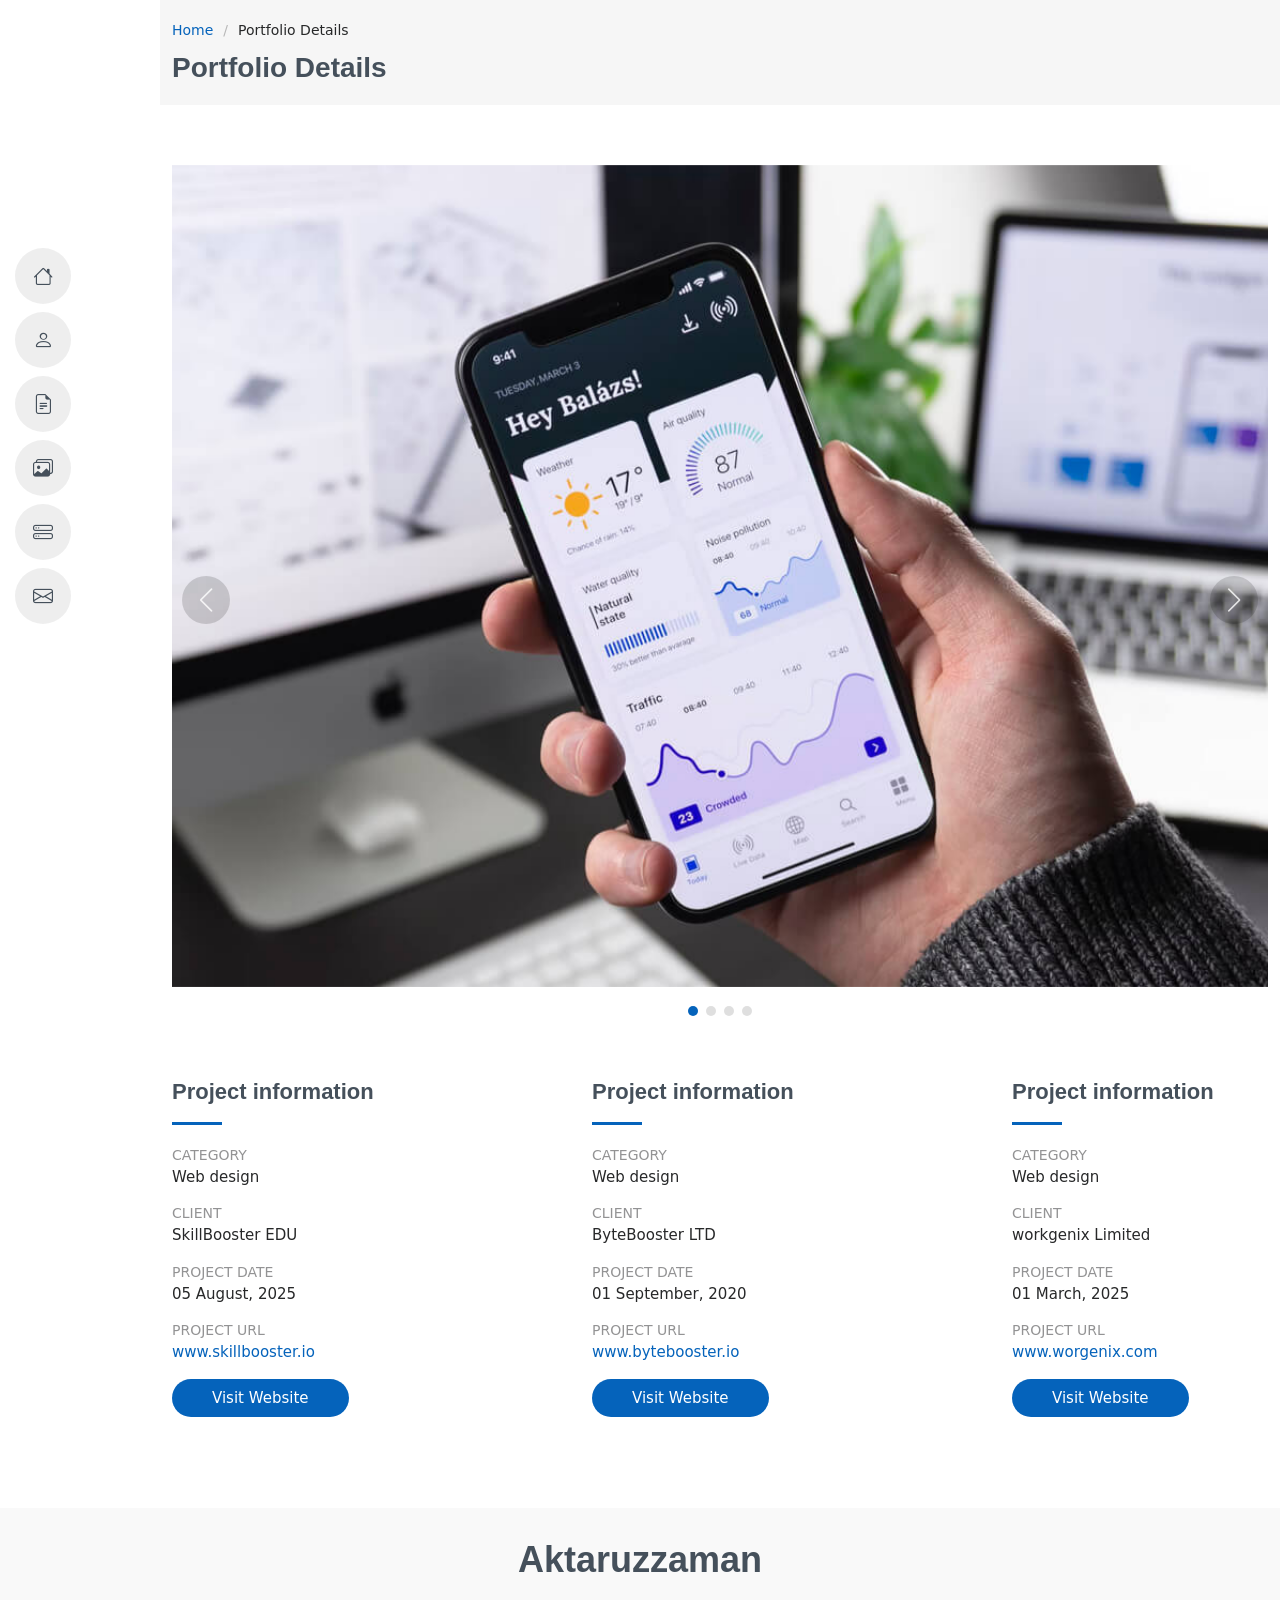
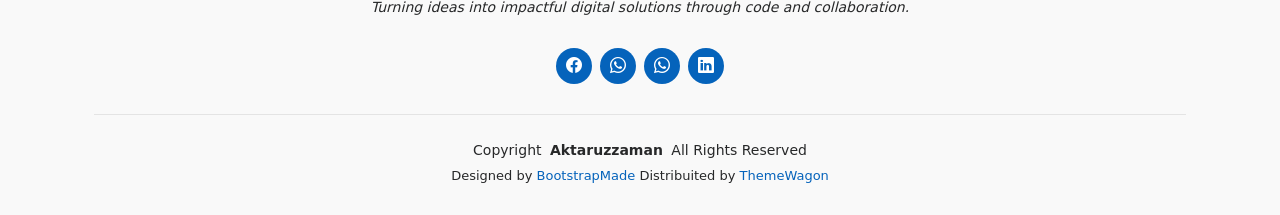
==== commit 7cc3054e: "aktaruzzaman for git commit issu" ====
--- a/portfolio-details.html
+++ b/portfolio-details.html
@@ -175,7 +175,7 @@
                 <li><strong>Category</strong> Web design</li>
                 <li><strong>Client</strong>ByteBooster LTD</li>
                 <li><strong>Project date</strong> 01 September, 2020</li>
-                <li><strong>Project URL</strong> <a href="bytebooster/index.html">www.bytebooster.io</a></li>
+                <li><strong>Project URL</strong> <a href="https://github.com/username/bytebooster.git">www.bytebooster.io</a></li>
                 <li><a href="bytebooster/index.html" class="btn-visit align-self-start">Visit Website</a></li>
               </ul>
             </div>
@@ -187,7 +187,7 @@
                 <li><strong>Category</strong> Web design</li>
                 <li><strong>Client</strong>workgenix Limited</li>
                 <li><strong>Project date</strong> 01 March, 2025</li>
-                <li><strong>Project URL</strong> <a href="bytebooster/index.html">www.worgenix.com</a></li>
+                <li><strong>Project URL</strong> <a href="workgenix-UK/index.html">www.worgenix.com</a></li>
                 <li><a href="workgenix-UK/index.html" class="btn-visit align-self-start">Visit Website</a></li>
               </ul>
             </div>
--- a/assets/css/main.css
+++ b/assets/css/main.css
@@ -1456,4 +1456,4 @@
 --------------------------------------------------------------*/
 .starter-section {
   /* Add your styles here */
-}+}
